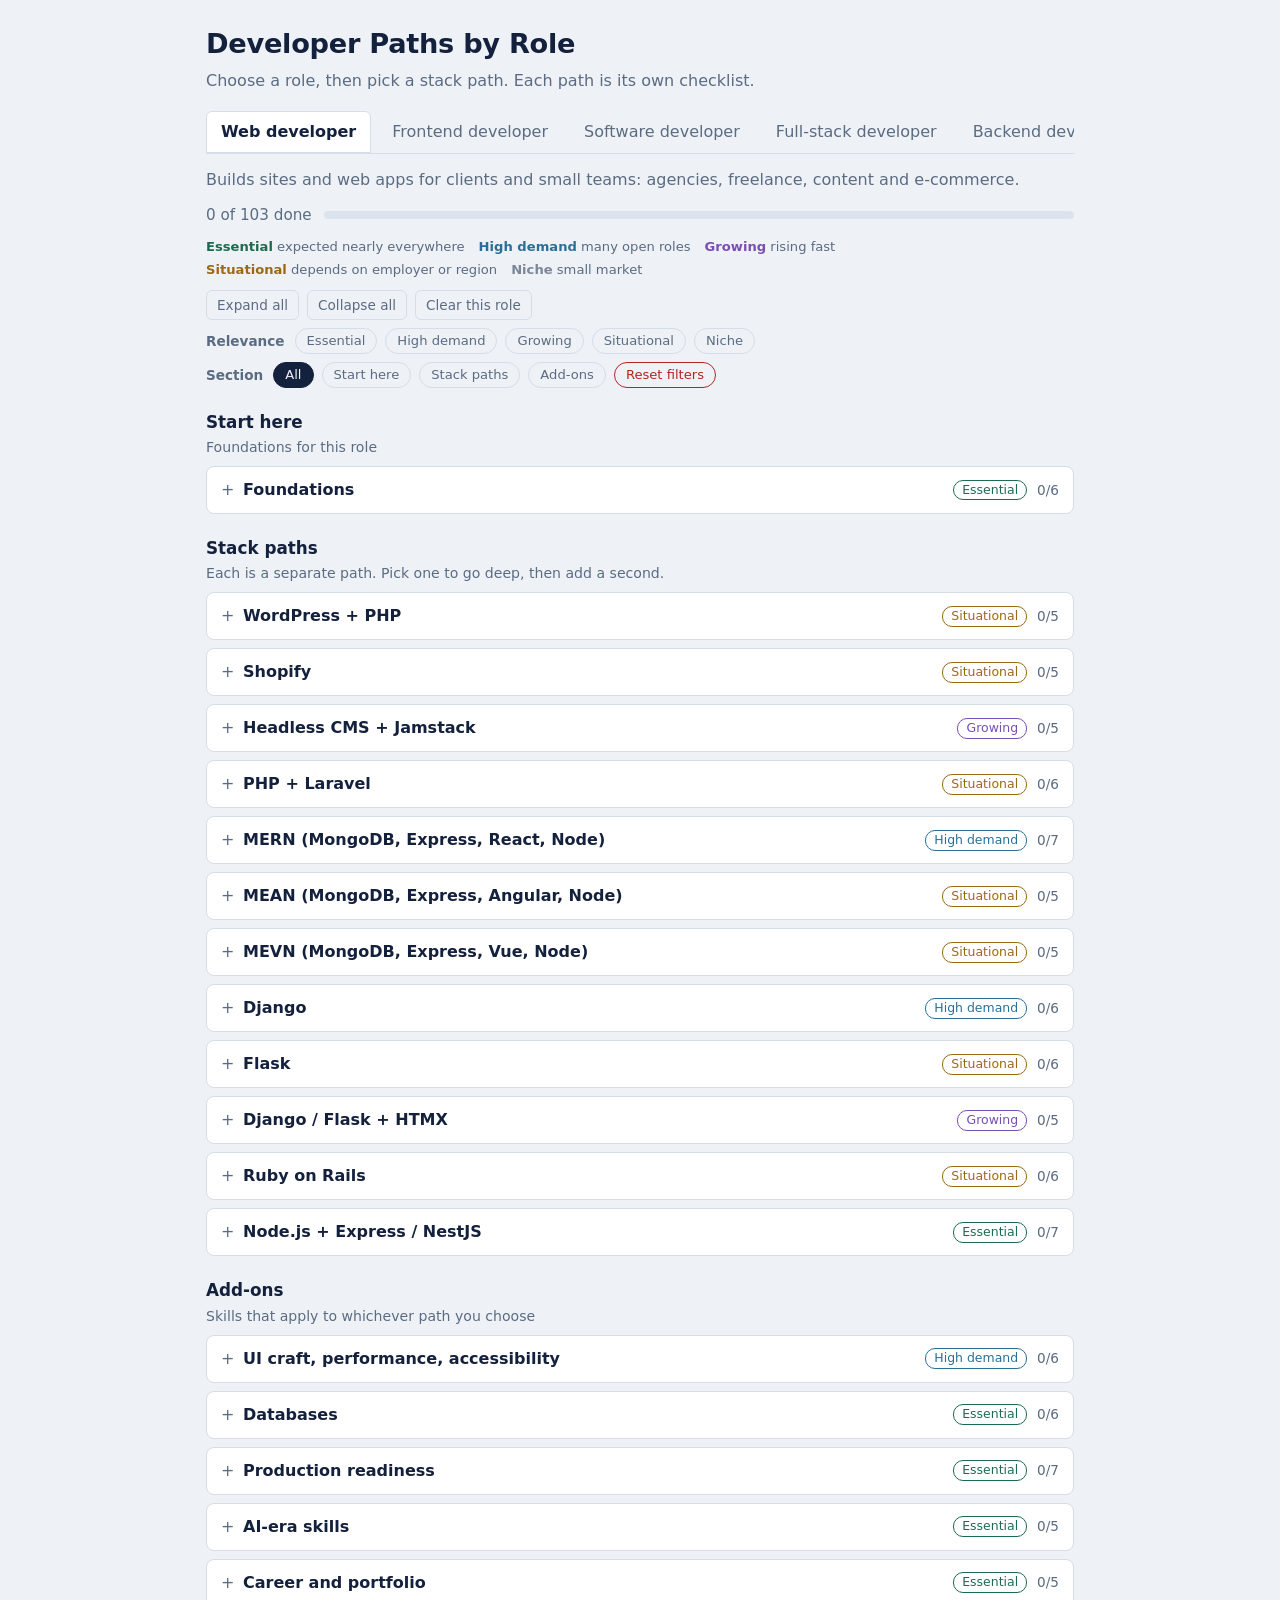
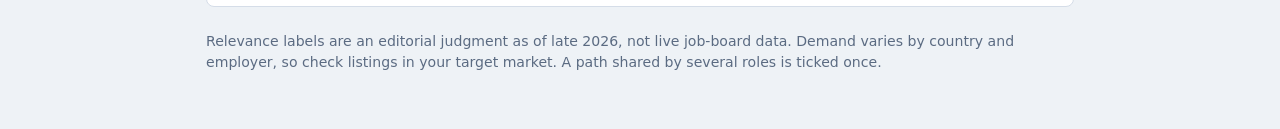
==== index.html @ f50ad060 "Rename stack-roadmaps (1).html to index.html" ====
<!DOCTYPE html>
<html lang="en">
<head>
<meta charset="utf-8">
<meta name="viewport" content="width=device-width, initial-scale=1, viewport-fit=cover">
<title>Developer Paths by Role</title>
<style>
:root{--bg:#eef2f6;--card:#fff;--ink:#14213d;--mute:#5b6b82;--line:#d5dde8;--acc:#2a6f97;--done:#3a7d44;--track:#dbe4ee;--E:#1d6b4f;--H:#2a6f97;--G:#7a4fb5;--S:#9a6a12;--N:#7b8798;--rst:#b3261e;
box-sizing:border-box;padding-top:env(safe-area-inset-top,0px);padding-bottom:env(safe-area-inset-bottom,0px)}
@media (prefers-color-scheme:dark){:root:not([data-theme="light"]){--bg:#0f1722;--card:#17212f;--ink:#e6edf7;--mute:#92a3ba;--line:#2a384b;--acc:#6db3dc;--done:#74c284;--track:#26354a;--E:#6fd0a6;--H:#6db3dc;--G:#b996ec;--S:#e0b24f;--N:#9aa8bb;--rst:#f2928a}}
:root[data-theme="dark"]{--bg:#0f1722;--card:#17212f;--ink:#e6edf7;--mute:#92a3ba;--line:#2a384b;--acc:#6db3dc;--done:#74c284;--track:#26354a;--E:#6fd0a6;--H:#6db3dc;--G:#b996ec;--S:#e0b24f;--N:#9aa8bb;--rst:#f2928a}
*{box-sizing:border-box}
html{scroll-padding-top:env(safe-area-inset-top,0px)}
body{margin:0;background:var(--bg);color:var(--ink);font:16px/1.5 "IBM Plex Sans",system-ui,-apple-system,"Segoe UI",Roboto,sans-serif}
.wrap{max-width:900px;margin:0 auto;padding:24px 16px 56px}
h1{font-size:1.7rem;margin:0 0 4px;letter-spacing:-.01em}
.sub{color:var(--mute);margin:0 0 18px}
nav{display:flex;gap:6px;overflow-x:auto;border-bottom:1px solid var(--line);margin-bottom:14px}
nav button{flex:none;font:inherit;background:none;border:1px solid transparent;border-radius:6px 6px 0 0;padding:8px 14px;color:var(--mute);cursor:pointer}
nav button[aria-selected="true"]{color:var(--ink);background:var(--card);border-color:var(--line);font-weight:600}
button:focus-visible,input:focus-visible,summary:focus-visible{outline:2px solid var(--acc);outline-offset:2px}
.intro{margin:0 0 12px;color:var(--mute)}
.prog{display:flex;align-items:center;gap:12px;margin-bottom:10px;color:var(--mute);font-size:.95rem}
.bar{flex:1;height:8px;background:var(--track);border-radius:4px;overflow:hidden}
.bar i{display:block;height:100%;background:var(--acc);transition:width .25s}
.legend{display:flex;flex-wrap:wrap;gap:4px 14px;font-size:.82rem;color:var(--mute)}
.tools{display:flex;flex-wrap:wrap;gap:8px;margin:10px 0 4px}
.tools button{font:inherit;font-size:.85rem;background:none;border:1px solid var(--line);color:var(--mute);border-radius:6px;padding:4px 10px;cursor:pointer}
.flt{display:flex;flex-wrap:wrap;gap:6px 8px;align-items:center;margin:8px 0}
.flt b{font-weight:600;font-size:.85rem;color:var(--mute);margin-right:2px}
.flt button{font:inherit;font-size:.82rem;background:none;border:1px solid var(--line);color:var(--mute);border-radius:14px;padding:2px 11px;cursor:pointer}
.flt button[aria-pressed="true"]{background:var(--ink);color:var(--bg);border-color:var(--ink)}
#rf,#rf:hover{color:var(--rst);border-color:var(--rst)}
.empty{color:var(--mute);padding:18px 0}
h2{font-size:1.05rem;margin:22px 0 2px}
h2+p{margin:0 0 8px;color:var(--mute);font-size:.88rem}
details{background:var(--card);border:1px solid var(--line);border-radius:8px;margin-bottom:8px}
summary{cursor:pointer;padding:11px 14px;display:flex;gap:10px;align-items:center;list-style:none}
summary::-webkit-details-marker{display:none}
summary::before{content:"+";color:var(--mute);width:12px;flex:none}
details[open] summary::before{content:"\2212"}
.nm{font-weight:600;flex:1}
.cnt{color:var(--mute);font-size:.85rem}
.chip{font-size:.78rem;border:1px solid currentColor;border-radius:10px;padding:0 8px;white-space:nowrap}
.E{color:var(--E)}.H{color:var(--H)}.G{color:var(--G)}.S{color:var(--S)}.N{color:var(--N)}
.why{margin:0;padding:0 14px 6px 36px;color:var(--mute);font-size:.92rem}
.items{padding:0 14px 12px 36px}
label{display:flex;gap:10px;align-items:flex-start;padding:4px 0;cursor:pointer}
input[type=checkbox]{margin-top:4px;width:17px;height:17px;accent-color:var(--done);flex:none}
label:has(input:checked) span{color:var(--mute);text-decoration:line-through}
footer{color:var(--mute);font-size:.88rem;margin-top:24px}
@media print{nav,.tools{display:none}body{background:#fff;color:#000}details{break-inside:avoid}}
</style>
</head>
<body>
<div class="wrap">
  <h1>Developer Paths by Role</h1>
  <p class="sub">Choose a role, then pick a stack path. Each path is its own checklist.</p>
  <nav role="tablist" id="tabs"></nav>
  <p class="intro" id="intro"></p>
  <div class="prog"><span id="ptxt"></span><div class="bar"><i id="pbar"></i></div></div>
  <div class="legend"><span><b class="E">Essential</b> expected nearly everywhere</span><span><b class="H">High demand</b> many open roles</span><span><b class="G">Growing</b> rising fast</span><span><b class="S">Situational</b> depends on employer or region</span><span><b class="N">Niche</b> small market</span></div>
  <div class="tools"><button id="exp">Expand all</button><button id="col">Collapse all</button><button id="clr">Clear this role</button></div>
  <div class="flt" id="fr"><b>Relevance</b><button data-rel="E">Essential</button><button data-rel="H">High demand</button><button data-rel="G">Growing</button><button data-rel="S">Situational</button><button data-rel="N">Niche</button></div>
  <div class="flt" id="fs"><b>Section</b><button data-sec="all">All</button><button data-sec="Start here">Start here</button><button data-sec="Stack paths">Stack paths</button><button data-sec="Add-ons">Add-ons</button><button id="rf">Reset filters</button></div>
  <div id="view"></div>
  <footer>Relevance labels are an editorial judgment as of late 2026, not live job-board data. Demand varies by country and employer, so check listings in your target market. A path shared by several roles is ticked once.</footer>
</div>
<script>
// [id, name, relevance, why, items]
var T=[
["found","Foundations","E","Every path below assumes these.",["Git and GitHub pull-request flow","HTML, CSS and JavaScript: DOM, async, modules","HTTP, REST, cookies, CORS","Terminal, Linux basics, SSH","Debugging and devtools","Reading docs and error messages"]],
["sql","Databases","E","The most reused skill across every backend.",["SQL joins, CTEs, window functions","Schema design, indexes, EXPLAIN","Transactions and migrations","PostgreSQL or MySQL in depth","MongoDB modeling and aggregation","Redis caching"]],
["prod","Production readiness","E","Turns a project into something a company can run.",["Docker and Compose","GitHub Actions CI/CD","Environment config and secrets","OWASP Top 10, CORS, rate limiting","Logging, Sentry, health checks","Deploy to a cloud or PaaS with TLS","Automated tests in the pipeline"]],
["ai","AI-era skills","E","AI tools are part of daily work; reviewing output matters most.",["Coding assistants and agents (Claude Code, Cursor, Copilot)","Review and test generated code","LLM APIs: streaming, tool use, structured output","RAG with embeddings and pgvector","Evals and guardrails"]],
["dsa","DSA and problem solving","H","Still the main filter in many interviews.",["Arrays, hashmaps, two pointers","Trees, graphs, BFS/DFS","Recursion and dynamic programming","Big-O analysis","Regular judge practice (LeetCode, Codeforces)"]],
["sys","System design","H","Needed for senior growth and many interviews.",["Monolith vs microservices","Queues and event-driven design","Caching, CDN, load balancing","Replicas and sharding","Idempotency, retries, consistency","Design docs"]],
["career","Career and portfolio","E","Gets you the interview.",["2-3 deployed projects with READMEs","Open source contributions","Internship or freelance work","Resume, LinkedIn, GitHub profile","Mock interviews"]],
["ui","UI craft, performance, accessibility","H","Teams expect polished, fast, accessible interfaces.",["Tailwind and component libraries (shadcn/ui, Radix)","Responsive design, tokens, dark mode","Core Web Vitals: LCP, CLS, INP","WCAG 2.2 and screen reader testing","Vitest, Testing Library, Playwright","Figma handoff"]],
["react","React + Vite (SPA)","E","Largest frontend ecosystem and job market.",["Hooks, components, composition","React Router and protected routes","TanStack Query for server state","Zustand or Redux Toolkit","React Hook Form with Zod","TypeScript with React","Suspense, error boundaries, lazy loading"]],
["next","Next.js","H","Standard for production React: SSR, SEO, full-stack routes.",["App Router, layouts, routing","SSR, SSG, ISR, caching","Server Components and Server Actions","Route handlers and middleware","Metadata, SEO, image optimization","Deploy on Vercel or self-host"]],
["vue","Vue 3 + Nuxt","S","Strong in agencies and parts of Asia and Europe.",["Composition API and reactivity","Pinia and Vue Router","Nuxt routing and SSR","Vitest and Vue Test Utils","TypeScript in Vue"]],
["ng","Angular","S","Common in enterprise and large organizations.",["Standalone components, dependency injection","RxJS and signals","Router, guards, reactive forms","NgRx or signal store","Angular CLI and testing"]],
["svelte","Svelte 5 + SvelteKit","S","Loved by developers, smaller job market.",["Runes and reactivity","SvelteKit routing and load functions","Forms and actions","Stores and context","Deployment adapters"]],
["astro","Astro","G","Fast content-heavy sites with little JavaScript.",["Islands architecture","Content collections and Markdown/MDX","Using React or Vue components inside Astro","SEO and image optimization","Deploy on Netlify, Vercel or Cloudflare"]],
["node","Node.js + Express / NestJS","E","One language across the stack, huge ecosystem.",["Event loop, streams, async patterns","Express or Fastify routing and middleware","NestJS modules and providers","Validation with Zod, layered structure","Auth middleware, rate limiting","Prisma, Drizzle or TypeORM","Jest or Vitest with Supertest"]],
["fastapi","FastAPI","H","Default for modern Python APIs and AI backends.",["Pydantic v2, routers, dependency injection","Async SQLAlchemy 2.0 and Alembic","JWT and OAuth2 auth, roles","Celery or ARQ with Redis","pytest with TestClient","Uvicorn/Gunicorn, Docker deploy"]],
["flask","Flask","S","Used in existing services, small APIs and ML serving; new projects lean FastAPI.",["App factory and blueprints","Flask-SQLAlchemy and Flask-Migrate","Flask-Login or JWT-Extended","Marshmallow or Pydantic validation","pytest and fixtures","Gunicorn and Docker deploy"]],
["django","Django","H","Batteries included; strong for products, admin tools and content apps.",["Models, ORM, migrations","Views, URLs, templates","Django REST Framework serializers and viewsets","Admin, auth, permissions","Celery, caching, Channels","Per-environment settings and deploy"]],
["java","Core Java","H","The base for Spring, Android and most enterprise backends.",["OOP, collections, generics","Streams, lambdas, records, modern Java","Concurrency: threads, executors, virtual threads","JVM memory model and garbage collection basics","Maven or Gradle","JUnit 5 testing","DSA practiced in Java"]],
["spring","Spring Boot","H","Dominant in enterprise, banking and large service companies.",["REST controllers and validation","Spring Data JPA, Hibernate, Flyway","Spring Security with JWT/OAuth2","Profiles, config, Actuator","JUnit, Mockito, Testcontainers","Docker image and deploy"]],
["spring_micro","Spring microservices","H","Large organizations split systems into services.",["Spring Cloud, API gateway","Messaging with Kafka or RabbitMQ","Resilience4j: retries, circuit breakers","WebClient or OpenFeign service calls","Micrometer and tracing","Kubernetes deployment"]],
["spring_r","Spring Boot + React","H","Common pairing in product and service companies.",["REST API with OpenAPI docs","React with TanStack Query","JWT or OAuth2 login flow","CORS and environment config","PostgreSQL with Flyway","Docker Compose and deploy"]],
["spring_ng","Spring Boot + Angular","H","Typical enterprise and banking stack.",["REST API and DTO design","Angular services, guards, reactive forms","Spring Security with JWT","Role-based access across UI and API","Integration tests and Cypress or Playwright","CI/CD build for both apps"]],
["kotlin","Kotlin (Ktor / Spring)","G","Modern JVM language, also the base for Android.",["Null safety, data classes, extension functions","Coroutines and Flow","Ktor or Spring Boot with Kotlin","Exposed or JPA","Testing with Kotest or JUnit"]],
["dotnet_r",".NET + React / Angular","H","Standard in Microsoft-centric companies.",["ASP.NET Core Web API with Swagger","React or Angular client","Identity and JWT","EF Core with SQL Server or PostgreSQL","Azure App Service and DevOps pipelines"]],
["nest","NestJS + PostgreSQL","H","Structured Node backend popular with larger TypeScript teams.",["Modules, controllers, providers","TypeORM or Prisma with Postgres","Guards, pipes, interceptors","Passport auth and JWT","OpenAPI, queues with BullMQ","Jest unit and e2e tests"]],
["mean","MEAN (MongoDB, Express, Angular, Node)","S","MERN with Angular, mostly in Angular-heavy shops.",["Express and MongoDB API","Angular front end with RxJS","JWT auth with guards","TypeScript across the stack","Deploy and CI"]],
["mevn","MEVN (MongoDB, Express, Vue, Node)","S","MERN with Vue, popular in small teams and agencies.",["Express and MongoDB API","Vue 3 with Pinia","Nuxt for SSR","JWT auth","Deploy and CI"]],
["rails","Ruby on Rails","S","Still used by many startups and established products.",["Ruby basics, Rails conventions","ActiveRecord and migrations","Hotwire: Turbo and Stimulus","Devise authentication","Sidekiq background jobs","RSpec tests and deploy"]],
["htmx","Django / Flask + HTMX","G","Server-rendered apps with little JavaScript.",["Templates, partials, HTMX attributes","Server-side forms and validation","Alpine.js for small interactions","Tailwind styling","Postgres, auth, deploy"]],
["go_r","Go + React","G","Lean services with a typed React client.",["Go REST API with Chi or Gin","PostgreSQL with sqlc","React with TanStack Query","JWT auth and CORS","Docker and deploy"]],
["android","Android (Kotlin + Compose)","S","Native Android development.",["Kotlin and coroutines","Jetpack Compose UI","ViewModel, Room, Retrofit","Dependency injection with Hilt","Play Store release"]],
["ios","iOS (Swift + SwiftUI)","S","Native iOS development.",["Swift fundamentals","SwiftUI layouts and state","Networking and Codable","Core Data or SwiftData","App Store release"]],
["devops","DevOps and cloud engineering","H","High demand for developers who own infrastructure.",["Linux administration and networking","Terraform or Pulumi","Kubernetes and Helm","AWS, GCP or Azure certifications path","CI/CD and GitOps","Prometheus, Grafana, alerting"]],
["aieng","AI application engineering","G","Building products on top of LLMs.",["Python or TypeScript with LLM APIs","RAG with vector databases","Tool use and agents, MCP","Evals and observability","Fine-tuning basics and model selection","Cost, latency, safety"]],
["dotnet","C# + ASP.NET Core","H","Strong in enterprise and Microsoft-centric companies.",["C# and LINQ","ASP.NET Core minimal APIs and controllers","Entity Framework Core","Identity and JWT auth","xUnit tests","Azure deployment"]],
["laravel","PHP + Laravel","S","Large base in agencies and startups.",["Routing, controllers, Blade","Eloquent ORM and migrations","Auth: Breeze or Sanctum","Queues and scheduling","Inertia with Vue or React","Pest or PHPUnit tests"]],
["go","Go","G","Popular for cloud services and high-throughput APIs.",["Syntax, goroutines, channels","net/http with Gin or Chi","Database access with sqlc or GORM","Testing and modules","Build a CLI and a small service"]],
["mern","MERN (MongoDB, Express, React, Node)","H","The most common bootcamp-to-job full-stack path.",["Express API and MongoDB with Mongoose","React front end with routing","JWT auth with refresh tokens","Zod validation and error middleware","TypeScript across the stack","File uploads, email, Socket.IO","Deploy: Vercel plus Render or Railway"]],
["pern","PERN (PostgreSQL, Express, React, Node)","H","MERN with a relational database, closer to what many companies run.",["Express API with PostgreSQL","Prisma or Drizzle with migrations","Joins, indexes, transactions","React front end with TanStack Query","JWT auth and role-based access","Connection pooling, Redis cache","Managed Postgres: Neon, Supabase, RDS"]],
["t3","Next.js full-stack (T3 style)","H","Typed end-to-end stack that is popular with startups.",["App Router with Server Actions","Prisma or Drizzle with Postgres","Auth.js or Clerk","tRPC or typed route handlers","Zod and Tailwind","Deploy: Vercel plus Neon or Supabase"]],
["fapi_r","FastAPI + React","H","Fits teams with Python backends and AI features.",["FastAPI REST API with OpenAPI docs","Typed client generated from OpenAPI","React with TanStack Query","JWT in cookies and CORS setup","Postgres with Alembic","Docker Compose for both services","Deploy front and back separately"]],
["dj_r","Django + React (DRF)","H","Common in product companies and consultancies.",["DRF API with auth and permissions","React SPA consuming the API","Session or JWT auth with CSRF handling","Celery for background work","Postgres and migrations","Docker Compose and deployment"]],
["fl_r","Flask + React","S","Seen in smaller teams and ML-backed apps.",["Flask API with blueprints","React front end and API client","Auth with Flask-JWT-Extended","SQLAlchemy and migrations","CORS and environment config","Deploy with Gunicorn and Nginx"]],
["pycore","Python for software developers","E","Scripting, automation, data and backend work all start here.",["Typing, dataclasses, decorators","asyncio, threading, multiprocessing","pytest and packaging with uv","CLI tools and automation scripts","Design patterns and clean code","Profiling and optimization"]],
["cpp","C / C++","S","Systems, embedded, games and competitive programming.",["Pointers, memory, RAII","STL containers and algorithms","Templates and modern C++","CMake and build systems","Concurrency basics","Debugging with gdb and sanitizers"]],
["rust","Rust","G","Growing in infrastructure and tooling, small hiring pool.",["Ownership and borrowing","Traits, enums, error handling","Axum or Actix web services","Async with Tokio","WebAssembly basics"]],
["mobile","Mobile apps","S","Useful when a team also ships an app.",["React Native with Expo or Flutter","Navigation and state","Calling APIs and offline storage","Push notifications","App store release basics"]],
["wp","WordPress + PHP","S","Powers a large share of sites, strong freelance demand.",["Block themes and child themes","Plugin development and hooks","WooCommerce","ACF and the WP REST API","Performance and security hardening"]],
["shopify","Shopify","S","Steady agency and freelance e-commerce work.",["Liquid theme development","Storefront and Admin APIs","Building Shopify apps","Hydrogen headless storefronts","Checkout extensions"]],
["cms","Headless CMS + Jamstack","G","Content sites with editor-friendly back ends.",["Sanity, Strapi or Contentful modeling","Static sites with Astro or Next.js","Forms, analytics, SEO","Image CDN and edge hosting","Netlify, Vercel or Cloudflare Pages"]]
];
// s = start here, p = stack paths, a = add-ons
var R=[
{id:"web",name:"Web developer",d:"Builds sites and web apps for clients and small teams: agencies, freelance, content and e-commerce.",s:"found",p:"wp shopify cms laravel mern mean mevn django flask htmx rails node",a:"ui sql prod ai career"},
{id:"fe",name:"Frontend developer",d:"Owns the interface: components, performance, accessibility and the browser.",s:"found ui",p:"react next vue ng svelte astro",a:"prod ai dsa career"},
{id:"sw",name:"Software developer",d:"Broader engineering role: languages, services, data structures, design and operations.",s:"found dsa sql",p:"pycore java spring spring_micro kotlin dotnet go cpp rust android ios mobile fastapi node aieng",a:"sys prod devops ai career"},
{id:"fs",name:"Full-stack developer",d:"Ships features end to end: UI, API, database and deployment. Pick one stack and go deep.",s:"found ui sql",p:"mern pern mean mevn t3 fapi_r dj_r fl_r spring_r spring_ng dotnet_r go_r htmx laravel rails",a:"prod sys ai dsa career"},
{id:"be",name:"Backend developer",d:"Builds APIs, data layers and background systems that the rest of the product depends on.",s:"found sql",p:"node nest fastapi flask django java spring spring_micro kotlin dotnet laravel rails go",a:"prod devops sys ai dsa career"}
];
var M={},KEY="dev-paths-v1",done={},cur=R[0].id,opened={};
T.forEach(function(t){M[t[0]]=t});
try{done=JSON.parse(localStorage.getItem(KEY)||"{}")||{}}catch(e){done={}}
function save(){try{localStorage.setItem(KEY,JSON.stringify(done))}catch(e){}}
try{var h=location.hash.slice(1);if(R.some(function(r){return r.id===h}))cur=h}catch(e){}
var LB={E:"Essential",H:"High demand",G:"Growing",S:"Situational",N:"Niche"};
function role(){return R.filter(function(r){return r.id===cur})[0]}
function groups(r){return[["Start here","Foundations for this role",r.s.split(" ")],["Stack paths","Each is a separate path. Pick one to go deep, then add a second.",r.p.split(" ")],["Add-ons","Skills that apply to whichever path you choose",r.a.split(" ")]]}
function cnt(id){var d=0;M[id][4].forEach(function(_,i){if(done[id+"."+i])d++});return[d,M[id][4].length]}
function el(tag,cls,txt){var e=document.createElement(tag);if(cls)e.className=cls;if(txt!=null)e.textContent=txt;return e}
function eachId(fn){groups(role()).forEach(function(g){g[2].forEach(fn)})}
function render(){
  var tabs=document.getElementById("tabs");tabs.innerHTML="";syncF();
  R.forEach(function(r){var b=el("button",null,r.name);b.setAttribute("role","tab");b.setAttribute("aria-selected",r.id===cur);
    b.onclick=function(){cur=r.id;try{history.replaceState(null,"","#"+cur)}catch(e){}render()};tabs.appendChild(b)});
  var r=role(),td=0,tt=0,v=document.getElementById("view");
  document.getElementById("intro").textContent=r.d;
  eachId(function(id){var c=cnt(id);td+=c[0];tt+=c[1]});
  document.getElementById("ptxt").textContent=td+" of "+tt+" done";
  document.getElementById("pbar").style.width=(tt?td/tt*100:0)+"%";
  v.innerHTML="";
  var shown=0,anyRel=Object.keys(relF).length>0;
  groups(r).forEach(function(g){
    if(secF!=="all"&&secF!==g[0])return;
    var list=g[2].filter(function(id){return !anyRel||relF[M[id][2]]});
    if(!list.length)return;
    shown+=list.length;
    v.appendChild(el("h2",null,g[0]));v.appendChild(el("p",null,g[1]));
    list.forEach(function(id){
      var t=M[id],c=cnt(id),d=el("details");
      if(opened[id])d.open=true;
      d.addEventListener("toggle",function(){opened[id]=d.open});
      var s=el("summary");s.appendChild(el("span","nm",t[1]));
      s.appendChild(el("span","chip "+t[2],LB[t[2]]));s.appendChild(el("span","cnt",c[0]+"/"+c[1]));
      d.appendChild(s);d.appendChild(el("p","why",t[3]));
      var box=el("div","items");
      t[4].forEach(function(txt,i){
        var k=id+"."+i,l=el("label"),cb=el("input");cb.type="checkbox";cb.checked=!!done[k];
        cb.onchange=function(){if(cb.checked)done[k]=1;else delete done[k];save();var y=window.scrollY;render();window.scrollTo(0,y)};
        l.appendChild(cb);l.appendChild(el("span",null,txt));box.appendChild(l)});
      d.appendChild(box);v.appendChild(d);
    });
  });
  if(!shown)v.appendChild(el("p","empty","No paths match these filters for this role. Reset the filters or choose another section."));
}
var relF={},secF="all";
function syncF(){
  document.querySelectorAll("[data-rel]").forEach(function(b){b.setAttribute("aria-pressed",!!relF[b.dataset.rel])});
  document.querySelectorAll("[data-sec]").forEach(function(b){b.setAttribute("aria-pressed",b.dataset.sec===secF)});
}
document.querySelectorAll("[data-rel]").forEach(function(b){b.onclick=function(){var k=b.dataset.rel;if(relF[k])delete relF[k];else relF[k]=1;render()}});
document.querySelectorAll("[data-sec]").forEach(function(b){b.onclick=function(){secF=b.dataset.sec;render()}});
document.getElementById("rf").onclick=function(){relF={};secF="all";render()};
document.getElementById("exp").onclick=function(){eachId(function(i){opened[i]=true});render()};
document.getElementById("col").onclick=function(){opened={};render()};
document.getElementById("clr").onclick=function(){eachId(function(id){M[id][4].forEach(function(_,i){delete done[id+"."+i]})});save();render()};
render();
</script>
</body>
</html>
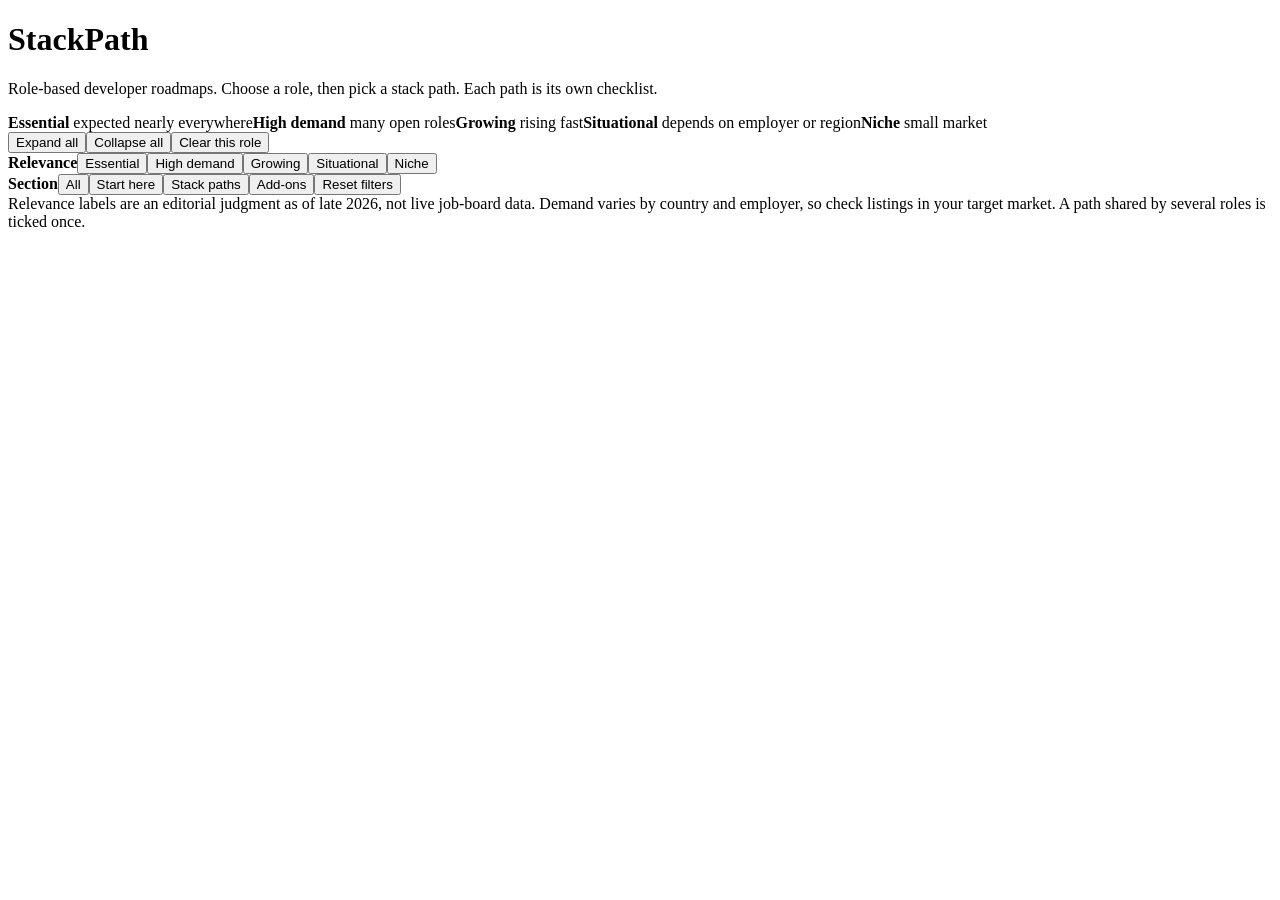
==== commit 5ccdaf4a: "Add files via upload" ====
--- a/index.html
+++ b/index.html
@@ -3,59 +3,14 @@
 <head>
 <meta charset="utf-8">
 <meta name="viewport" content="width=device-width, initial-scale=1, viewport-fit=cover">
-<title>Developer Paths by Role</title>
-<style>
-:root{--bg:#eef2f6;--card:#fff;--ink:#14213d;--mute:#5b6b82;--line:#d5dde8;--acc:#2a6f97;--done:#3a7d44;--track:#dbe4ee;--E:#1d6b4f;--H:#2a6f97;--G:#7a4fb5;--S:#9a6a12;--N:#7b8798;--rst:#b3261e;
-box-sizing:border-box;padding-top:env(safe-area-inset-top,0px);padding-bottom:env(safe-area-inset-bottom,0px)}
-@media (prefers-color-scheme:dark){:root:not([data-theme="light"]){--bg:#0f1722;--card:#17212f;--ink:#e6edf7;--mute:#92a3ba;--line:#2a384b;--acc:#6db3dc;--done:#74c284;--track:#26354a;--E:#6fd0a6;--H:#6db3dc;--G:#b996ec;--S:#e0b24f;--N:#9aa8bb;--rst:#f2928a}}
-:root[data-theme="dark"]{--bg:#0f1722;--card:#17212f;--ink:#e6edf7;--mute:#92a3ba;--line:#2a384b;--acc:#6db3dc;--done:#74c284;--track:#26354a;--E:#6fd0a6;--H:#6db3dc;--G:#b996ec;--S:#e0b24f;--N:#9aa8bb;--rst:#f2928a}
-*{box-sizing:border-box}
-html{scroll-padding-top:env(safe-area-inset-top,0px)}
-body{margin:0;background:var(--bg);color:var(--ink);font:16px/1.5 "IBM Plex Sans",system-ui,-apple-system,"Segoe UI",Roboto,sans-serif}
-.wrap{max-width:900px;margin:0 auto;padding:24px 16px 56px}
-h1{font-size:1.7rem;margin:0 0 4px;letter-spacing:-.01em}
-.sub{color:var(--mute);margin:0 0 18px}
-nav{display:flex;gap:6px;overflow-x:auto;border-bottom:1px solid var(--line);margin-bottom:14px}
-nav button{flex:none;font:inherit;background:none;border:1px solid transparent;border-radius:6px 6px 0 0;padding:8px 14px;color:var(--mute);cursor:pointer}
-nav button[aria-selected="true"]{color:var(--ink);background:var(--card);border-color:var(--line);font-weight:600}
-button:focus-visible,input:focus-visible,summary:focus-visible{outline:2px solid var(--acc);outline-offset:2px}
-.intro{margin:0 0 12px;color:var(--mute)}
-.prog{display:flex;align-items:center;gap:12px;margin-bottom:10px;color:var(--mute);font-size:.95rem}
-.bar{flex:1;height:8px;background:var(--track);border-radius:4px;overflow:hidden}
-.bar i{display:block;height:100%;background:var(--acc);transition:width .25s}
-.legend{display:flex;flex-wrap:wrap;gap:4px 14px;font-size:.82rem;color:var(--mute)}
-.tools{display:flex;flex-wrap:wrap;gap:8px;margin:10px 0 4px}
-.tools button{font:inherit;font-size:.85rem;background:none;border:1px solid var(--line);color:var(--mute);border-radius:6px;padding:4px 10px;cursor:pointer}
-.flt{display:flex;flex-wrap:wrap;gap:6px 8px;align-items:center;margin:8px 0}
-.flt b{font-weight:600;font-size:.85rem;color:var(--mute);margin-right:2px}
-.flt button{font:inherit;font-size:.82rem;background:none;border:1px solid var(--line);color:var(--mute);border-radius:14px;padding:2px 11px;cursor:pointer}
-.flt button[aria-pressed="true"]{background:var(--ink);color:var(--bg);border-color:var(--ink)}
-#rf,#rf:hover{color:var(--rst);border-color:var(--rst)}
-.empty{color:var(--mute);padding:18px 0}
-h2{font-size:1.05rem;margin:22px 0 2px}
-h2+p{margin:0 0 8px;color:var(--mute);font-size:.88rem}
-details{background:var(--card);border:1px solid var(--line);border-radius:8px;margin-bottom:8px}
-summary{cursor:pointer;padding:11px 14px;display:flex;gap:10px;align-items:center;list-style:none}
-summary::-webkit-details-marker{display:none}
-summary::before{content:"+";color:var(--mute);width:12px;flex:none}
-details[open] summary::before{content:"\2212"}
-.nm{font-weight:600;flex:1}
-.cnt{color:var(--mute);font-size:.85rem}
-.chip{font-size:.78rem;border:1px solid currentColor;border-radius:10px;padding:0 8px;white-space:nowrap}
-.E{color:var(--E)}.H{color:var(--H)}.G{color:var(--G)}.S{color:var(--S)}.N{color:var(--N)}
-.why{margin:0;padding:0 14px 6px 36px;color:var(--mute);font-size:.92rem}
-.items{padding:0 14px 12px 36px}
-label{display:flex;gap:10px;align-items:flex-start;padding:4px 0;cursor:pointer}
-input[type=checkbox]{margin-top:4px;width:17px;height:17px;accent-color:var(--done);flex:none}
-label:has(input:checked) span{color:var(--mute);text-decoration:line-through}
-footer{color:var(--mute);font-size:.88rem;margin-top:24px}
-@media print{nav,.tools{display:none}body{background:#fff;color:#000}details{break-inside:avoid}}
-</style>
+<meta name="description" content="StackPath: role-based developer roadmaps with relevance tags for web, frontend, backend, full-stack and software developers.">
+<title>StackPath: Developer Roadmaps by Role</title>
+<link rel="stylesheet" href="styles.css">
 </head>
 <body>
 <div class="wrap">
-  <h1>Developer Paths by Role</h1>
-  <p class="sub">Choose a role, then pick a stack path. Each path is its own checklist.</p>
+  <h1>StackPath</h1>
+  <p class="sub">Role-based developer roadmaps. Choose a role, then pick a stack path. Each path is its own checklist.</p>
   <nav role="tablist" id="tabs"></nav>
   <p class="intro" id="intro"></p>
   <div class="prog"><span id="ptxt"></span><div class="bar"><i id="pbar"></i></div></div>
@@ -66,126 +21,6 @@
   <div id="view"></div>
   <footer>Relevance labels are an editorial judgment as of late 2026, not live job-board data. Demand varies by country and employer, so check listings in your target market. A path shared by several roles is ticked once.</footer>
 </div>
-<script>
-// [id, name, relevance, why, items]
-var T=[
-["found","Foundations","E","Every path below assumes these.",["Git and GitHub pull-request flow","HTML, CSS and JavaScript: DOM, async, modules","HTTP, REST, cookies, CORS","Terminal, Linux basics, SSH","Debugging and devtools","Reading docs and error messages"]],
-["sql","Databases","E","The most reused skill across every backend.",["SQL joins, CTEs, window functions","Schema design, indexes, EXPLAIN","Transactions and migrations","PostgreSQL or MySQL in depth","MongoDB modeling and aggregation","Redis caching"]],
-["prod","Production readiness","E","Turns a project into something a company can run.",["Docker and Compose","GitHub Actions CI/CD","Environment config and secrets","OWASP Top 10, CORS, rate limiting","Logging, Sentry, health checks","Deploy to a cloud or PaaS with TLS","Automated tests in the pipeline"]],
-["ai","AI-era skills","E","AI tools are part of daily work; reviewing output matters most.",["Coding assistants and agents (Claude Code, Cursor, Copilot)","Review and test generated code","LLM APIs: streaming, tool use, structured output","RAG with embeddings and pgvector","Evals and guardrails"]],
-["dsa","DSA and problem solving","H","Still the main filter in many interviews.",["Arrays, hashmaps, two pointers","Trees, graphs, BFS/DFS","Recursion and dynamic programming","Big-O analysis","Regular judge practice (LeetCode, Codeforces)"]],
-["sys","System design","H","Needed for senior growth and many interviews.",["Monolith vs microservices","Queues and event-driven design","Caching, CDN, load balancing","Replicas and sharding","Idempotency, retries, consistency","Design docs"]],
-["career","Career and portfolio","E","Gets you the interview.",["2-3 deployed projects with READMEs","Open source contributions","Internship or freelance work","Resume, LinkedIn, GitHub profile","Mock interviews"]],
-["ui","UI craft, performance, accessibility","H","Teams expect polished, fast, accessible interfaces.",["Tailwind and component libraries (shadcn/ui, Radix)","Responsive design, tokens, dark mode","Core Web Vitals: LCP, CLS, INP","WCAG 2.2 and screen reader testing","Vitest, Testing Library, Playwright","Figma handoff"]],
-["react","React + Vite (SPA)","E","Largest frontend ecosystem and job market.",["Hooks, components, composition","React Router and protected routes","TanStack Query for server state","Zustand or Redux Toolkit","React Hook Form with Zod","TypeScript with React","Suspense, error boundaries, lazy loading"]],
-["next","Next.js","H","Standard for production React: SSR, SEO, full-stack routes.",["App Router, layouts, routing","SSR, SSG, ISR, caching","Server Components and Server Actions","Route handlers and middleware","Metadata, SEO, image optimization","Deploy on Vercel or self-host"]],
-["vue","Vue 3 + Nuxt","S","Strong in agencies and parts of Asia and Europe.",["Composition API and reactivity","Pinia and Vue Router","Nuxt routing and SSR","Vitest and Vue Test Utils","TypeScript in Vue"]],
-["ng","Angular","S","Common in enterprise and large organizations.",["Standalone components, dependency injection","RxJS and signals","Router, guards, reactive forms","NgRx or signal store","Angular CLI and testing"]],
-["svelte","Svelte 5 + SvelteKit","S","Loved by developers, smaller job market.",["Runes and reactivity","SvelteKit routing and load functions","Forms and actions","Stores and context","Deployment adapters"]],
-["astro","Astro","G","Fast content-heavy sites with little JavaScript.",["Islands architecture","Content collections and Markdown/MDX","Using React or Vue components inside Astro","SEO and image optimization","Deploy on Netlify, Vercel or Cloudflare"]],
-["node","Node.js + Express / NestJS","E","One language across the stack, huge ecosystem.",["Event loop, streams, async patterns","Express or Fastify routing and middleware","NestJS modules and providers","Validation with Zod, layered structure","Auth middleware, rate limiting","Prisma, Drizzle or TypeORM","Jest or Vitest with Supertest"]],
-["fastapi","FastAPI","H","Default for modern Python APIs and AI backends.",["Pydantic v2, routers, dependency injection","Async SQLAlchemy 2.0 and Alembic","JWT and OAuth2 auth, roles","Celery or ARQ with Redis","pytest with TestClient","Uvicorn/Gunicorn, Docker deploy"]],
-["flask","Flask","S","Used in existing services, small APIs and ML serving; new projects lean FastAPI.",["App factory and blueprints","Flask-SQLAlchemy and Flask-Migrate","Flask-Login or JWT-Extended","Marshmallow or Pydantic validation","pytest and fixtures","Gunicorn and Docker deploy"]],
-["django","Django","H","Batteries included; strong for products, admin tools and content apps.",["Models, ORM, migrations","Views, URLs, templates","Django REST Framework serializers and viewsets","Admin, auth, permissions","Celery, caching, Channels","Per-environment settings and deploy"]],
-["java","Core Java","H","The base for Spring, Android and most enterprise backends.",["OOP, collections, generics","Streams, lambdas, records, modern Java","Concurrency: threads, executors, virtual threads","JVM memory model and garbage collection basics","Maven or Gradle","JUnit 5 testing","DSA practiced in Java"]],
-["spring","Spring Boot","H","Dominant in enterprise, banking and large service companies.",["REST controllers and validation","Spring Data JPA, Hibernate, Flyway","Spring Security with JWT/OAuth2","Profiles, config, Actuator","JUnit, Mockito, Testcontainers","Docker image and deploy"]],
-["spring_micro","Spring microservices","H","Large organizations split systems into services.",["Spring Cloud, API gateway","Messaging with Kafka or RabbitMQ","Resilience4j: retries, circuit breakers","WebClient or OpenFeign service calls","Micrometer and tracing","Kubernetes deployment"]],
-["spring_r","Spring Boot + React","H","Common pairing in product and service companies.",["REST API with OpenAPI docs","React with TanStack Query","JWT or OAuth2 login flow","CORS and environment config","PostgreSQL with Flyway","Docker Compose and deploy"]],
-["spring_ng","Spring Boot + Angular","H","Typical enterprise and banking stack.",["REST API and DTO design","Angular services, guards, reactive forms","Spring Security with JWT","Role-based access across UI and API","Integration tests and Cypress or Playwright","CI/CD build for both apps"]],
-["kotlin","Kotlin (Ktor / Spring)","G","Modern JVM language, also the base for Android.",["Null safety, data classes, extension functions","Coroutines and Flow","Ktor or Spring Boot with Kotlin","Exposed or JPA","Testing with Kotest or JUnit"]],
-["dotnet_r",".NET + React / Angular","H","Standard in Microsoft-centric companies.",["ASP.NET Core Web API with Swagger","React or Angular client","Identity and JWT","EF Core with SQL Server or PostgreSQL","Azure App Service and DevOps pipelines"]],
-["nest","NestJS + PostgreSQL","H","Structured Node backend popular with larger TypeScript teams.",["Modules, controllers, providers","TypeORM or Prisma with Postgres","Guards, pipes, interceptors","Passport auth and JWT","OpenAPI, queues with BullMQ","Jest unit and e2e tests"]],
-["mean","MEAN (MongoDB, Express, Angular, Node)","S","MERN with Angular, mostly in Angular-heavy shops.",["Express and MongoDB API","Angular front end with RxJS","JWT auth with guards","TypeScript across the stack","Deploy and CI"]],
-["mevn","MEVN (MongoDB, Express, Vue, Node)","S","MERN with Vue, popular in small teams and agencies.",["Express and MongoDB API","Vue 3 with Pinia","Nuxt for SSR","JWT auth","Deploy and CI"]],
-["rails","Ruby on Rails","S","Still used by many startups and established products.",["Ruby basics, Rails conventions","ActiveRecord and migrations","Hotwire: Turbo and Stimulus","Devise authentication","Sidekiq background jobs","RSpec tests and deploy"]],
-["htmx","Django / Flask + HTMX","G","Server-rendered apps with little JavaScript.",["Templates, partials, HTMX attributes","Server-side forms and validation","Alpine.js for small interactions","Tailwind styling","Postgres, auth, deploy"]],
-["go_r","Go + React","G","Lean services with a typed React client.",["Go REST API with Chi or Gin","PostgreSQL with sqlc","React with TanStack Query","JWT auth and CORS","Docker and deploy"]],
-["android","Android (Kotlin + Compose)","S","Native Android development.",["Kotlin and coroutines","Jetpack Compose UI","ViewModel, Room, Retrofit","Dependency injection with Hilt","Play Store release"]],
-["ios","iOS (Swift + SwiftUI)","S","Native iOS development.",["Swift fundamentals","SwiftUI layouts and state","Networking and Codable","Core Data or SwiftData","App Store release"]],
-["devops","DevOps and cloud engineering","H","High demand for developers who own infrastructure.",["Linux administration and networking","Terraform or Pulumi","Kubernetes and Helm","AWS, GCP or Azure certifications path","CI/CD and GitOps","Prometheus, Grafana, alerting"]],
-["aieng","AI application engineering","G","Building products on top of LLMs.",["Python or TypeScript with LLM APIs","RAG with vector databases","Tool use and agents, MCP","Evals and observability","Fine-tuning basics and model selection","Cost, latency, safety"]],
-["dotnet","C# + ASP.NET Core","H","Strong in enterprise and Microsoft-centric companies.",["C# and LINQ","ASP.NET Core minimal APIs and controllers","Entity Framework Core","Identity and JWT auth","xUnit tests","Azure deployment"]],
-["laravel","PHP + Laravel","S","Large base in agencies and startups.",["Routing, controllers, Blade","Eloquent ORM and migrations","Auth: Breeze or Sanctum","Queues and scheduling","Inertia with Vue or React","Pest or PHPUnit tests"]],
-["go","Go","G","Popular for cloud services and high-throughput APIs.",["Syntax, goroutines, channels","net/http with Gin or Chi","Database access with sqlc or GORM","Testing and modules","Build a CLI and a small service"]],
-["mern","MERN (MongoDB, Express, React, Node)","H","The most common bootcamp-to-job full-stack path.",["Express API and MongoDB with Mongoose","React front end with routing","JWT auth with refresh tokens","Zod validation and error middleware","TypeScript across the stack","File uploads, email, Socket.IO","Deploy: Vercel plus Render or Railway"]],
-["pern","PERN (PostgreSQL, Express, React, Node)","H","MERN with a relational database, closer to what many companies run.",["Express API with PostgreSQL","Prisma or Drizzle with migrations","Joins, indexes, transactions","React front end with TanStack Query","JWT auth and role-based access","Connection pooling, Redis cache","Managed Postgres: Neon, Supabase, RDS"]],
-["t3","Next.js full-stack (T3 style)","H","Typed end-to-end stack that is popular with startups.",["App Router with Server Actions","Prisma or Drizzle with Postgres","Auth.js or Clerk","tRPC or typed route handlers","Zod and Tailwind","Deploy: Vercel plus Neon or Supabase"]],
-["fapi_r","FastAPI + React","H","Fits teams with Python backends and AI features.",["FastAPI REST API with OpenAPI docs","Typed client generated from OpenAPI","React with TanStack Query","JWT in cookies and CORS setup","Postgres with Alembic","Docker Compose for both services","Deploy front and back separately"]],
-["dj_r","Django + React (DRF)","H","Common in product companies and consultancies.",["DRF API with auth and permissions","React SPA consuming the API","Session or JWT auth with CSRF handling","Celery for background work","Postgres and migrations","Docker Compose and deployment"]],
-["fl_r","Flask + React","S","Seen in smaller teams and ML-backed apps.",["Flask API with blueprints","React front end and API client","Auth with Flask-JWT-Extended","SQLAlchemy and migrations","CORS and environment config","Deploy with Gunicorn and Nginx"]],
-["pycore","Python for software developers","E","Scripting, automation, data and backend work all start here.",["Typing, dataclasses, decorators","asyncio, threading, multiprocessing","pytest and packaging with uv","CLI tools and automation scripts","Design patterns and clean code","Profiling and optimization"]],
-["cpp","C / C++","S","Systems, embedded, games and competitive programming.",["Pointers, memory, RAII","STL containers and algorithms","Templates and modern C++","CMake and build systems","Concurrency basics","Debugging with gdb and sanitizers"]],
-["rust","Rust","G","Growing in infrastructure and tooling, small hiring pool.",["Ownership and borrowing","Traits, enums, error handling","Axum or Actix web services","Async with Tokio","WebAssembly basics"]],
-["mobile","Mobile apps","S","Useful when a team also ships an app.",["React Native with Expo or Flutter","Navigation and state","Calling APIs and offline storage","Push notifications","App store release basics"]],
-["wp","WordPress + PHP","S","Powers a large share of sites, strong freelance demand.",["Block themes and child themes","Plugin development and hooks","WooCommerce","ACF and the WP REST API","Performance and security hardening"]],
-["shopify","Shopify","S","Steady agency and freelance e-commerce work.",["Liquid theme development","Storefront and Admin APIs","Building Shopify apps","Hydrogen headless storefronts","Checkout extensions"]],
-["cms","Headless CMS + Jamstack","G","Content sites with editor-friendly back ends.",["Sanity, Strapi or Contentful modeling","Static sites with Astro or Next.js","Forms, analytics, SEO","Image CDN and edge hosting","Netlify, Vercel or Cloudflare Pages"]]
-];
-// s = start here, p = stack paths, a = add-ons
-var R=[
-{id:"web",name:"Web developer",d:"Builds sites and web apps for clients and small teams: agencies, freelance, content and e-commerce.",s:"found",p:"wp shopify cms laravel mern mean mevn django flask htmx rails node",a:"ui sql prod ai career"},
-{id:"fe",name:"Frontend developer",d:"Owns the interface: components, performance, accessibility and the browser.",s:"found ui",p:"react next vue ng svelte astro",a:"prod ai dsa career"},
-{id:"sw",name:"Software developer",d:"Broader engineering role: languages, services, data structures, design and operations.",s:"found dsa sql",p:"pycore java spring spring_micro kotlin dotnet go cpp rust android ios mobile fastapi node aieng",a:"sys prod devops ai career"},
-{id:"fs",name:"Full-stack developer",d:"Ships features end to end: UI, API, database and deployment. Pick one stack and go deep.",s:"found ui sql",p:"mern pern mean mevn t3 fapi_r dj_r fl_r spring_r spring_ng dotnet_r go_r htmx laravel rails",a:"prod sys ai dsa career"},
-{id:"be",name:"Backend developer",d:"Builds APIs, data layers and background systems that the rest of the product depends on.",s:"found sql",p:"node nest fastapi flask django java spring spring_micro kotlin dotnet laravel rails go",a:"prod devops sys ai dsa career"}
-];
-var M={},KEY="dev-paths-v1",done={},cur=R[0].id,opened={};
-T.forEach(function(t){M[t[0]]=t});
-try{done=JSON.parse(localStorage.getItem(KEY)||"{}")||{}}catch(e){done={}}
-function save(){try{localStorage.setItem(KEY,JSON.stringify(done))}catch(e){}}
-try{var h=location.hash.slice(1);if(R.some(function(r){return r.id===h}))cur=h}catch(e){}
-var LB={E:"Essential",H:"High demand",G:"Growing",S:"Situational",N:"Niche"};
-function role(){return R.filter(function(r){return r.id===cur})[0]}
-function groups(r){return[["Start here","Foundations for this role",r.s.split(" ")],["Stack paths","Each is a separate path. Pick one to go deep, then add a second.",r.p.split(" ")],["Add-ons","Skills that apply to whichever path you choose",r.a.split(" ")]]}
-function cnt(id){var d=0;M[id][4].forEach(function(_,i){if(done[id+"."+i])d++});return[d,M[id][4].length]}
-function el(tag,cls,txt){var e=document.createElement(tag);if(cls)e.className=cls;if(txt!=null)e.textContent=txt;return e}
-function eachId(fn){groups(role()).forEach(function(g){g[2].forEach(fn)})}
-function render(){
-  var tabs=document.getElementById("tabs");tabs.innerHTML="";syncF();
-  R.forEach(function(r){var b=el("button",null,r.name);b.setAttribute("role","tab");b.setAttribute("aria-selected",r.id===cur);
-    b.onclick=function(){cur=r.id;try{history.replaceState(null,"","#"+cur)}catch(e){}render()};tabs.appendChild(b)});
-  var r=role(),td=0,tt=0,v=document.getElementById("view");
-  document.getElementById("intro").textContent=r.d;
-  eachId(function(id){var c=cnt(id);td+=c[0];tt+=c[1]});
-  document.getElementById("ptxt").textContent=td+" of "+tt+" done";
-  document.getElementById("pbar").style.width=(tt?td/tt*100:0)+"%";
-  v.innerHTML="";
-  var shown=0,anyRel=Object.keys(relF).length>0;
-  groups(r).forEach(function(g){
-    if(secF!=="all"&&secF!==g[0])return;
-    var list=g[2].filter(function(id){return !anyRel||relF[M[id][2]]});
-    if(!list.length)return;
-    shown+=list.length;
-    v.appendChild(el("h2",null,g[0]));v.appendChild(el("p",null,g[1]));
-    list.forEach(function(id){
-      var t=M[id],c=cnt(id),d=el("details");
-      if(opened[id])d.open=true;
-      d.addEventListener("toggle",function(){opened[id]=d.open});
-      var s=el("summary");s.appendChild(el("span","nm",t[1]));
-      s.appendChild(el("span","chip "+t[2],LB[t[2]]));s.appendChild(el("span","cnt",c[0]+"/"+c[1]));
-      d.appendChild(s);d.appendChild(el("p","why",t[3]));
-      var box=el("div","items");
-      t[4].forEach(function(txt,i){
-        var k=id+"."+i,l=el("label"),cb=el("input");cb.type="checkbox";cb.checked=!!done[k];
-        cb.onchange=function(){if(cb.checked)done[k]=1;else delete done[k];save();var y=window.scrollY;render();window.scrollTo(0,y)};
-        l.appendChild(cb);l.appendChild(el("span",null,txt));box.appendChild(l)});
-      d.appendChild(box);v.appendChild(d);
-    });
-  });
-  if(!shown)v.appendChild(el("p","empty","No paths match these filters for this role. Reset the filters or choose another section."));
-}
-var relF={},secF="all";
-function syncF(){
-  document.querySelectorAll("[data-rel]").forEach(function(b){b.setAttribute("aria-pressed",!!relF[b.dataset.rel])});
-  document.querySelectorAll("[data-sec]").forEach(function(b){b.setAttribute("aria-pressed",b.dataset.sec===secF)});
-}
-document.querySelectorAll("[data-rel]").forEach(function(b){b.onclick=function(){var k=b.dataset.rel;if(relF[k])delete relF[k];else relF[k]=1;render()}});
-document.querySelectorAll("[data-sec]").forEach(function(b){b.onclick=function(){secF=b.dataset.sec;render()}});
-document.getElementById("rf").onclick=function(){relF={};secF="all";render()};
-document.getElementById("exp").onclick=function(){eachId(function(i){opened[i]=true});render()};
-document.getElementById("col").onclick=function(){opened={};render()};
-document.getElementById("clr").onclick=function(){eachId(function(id){M[id][4].forEach(function(_,i){delete done[id+"."+i]})});save();render()};
-render();
-</script>
+<script src="app.js"></script>
 </body>
 </html>
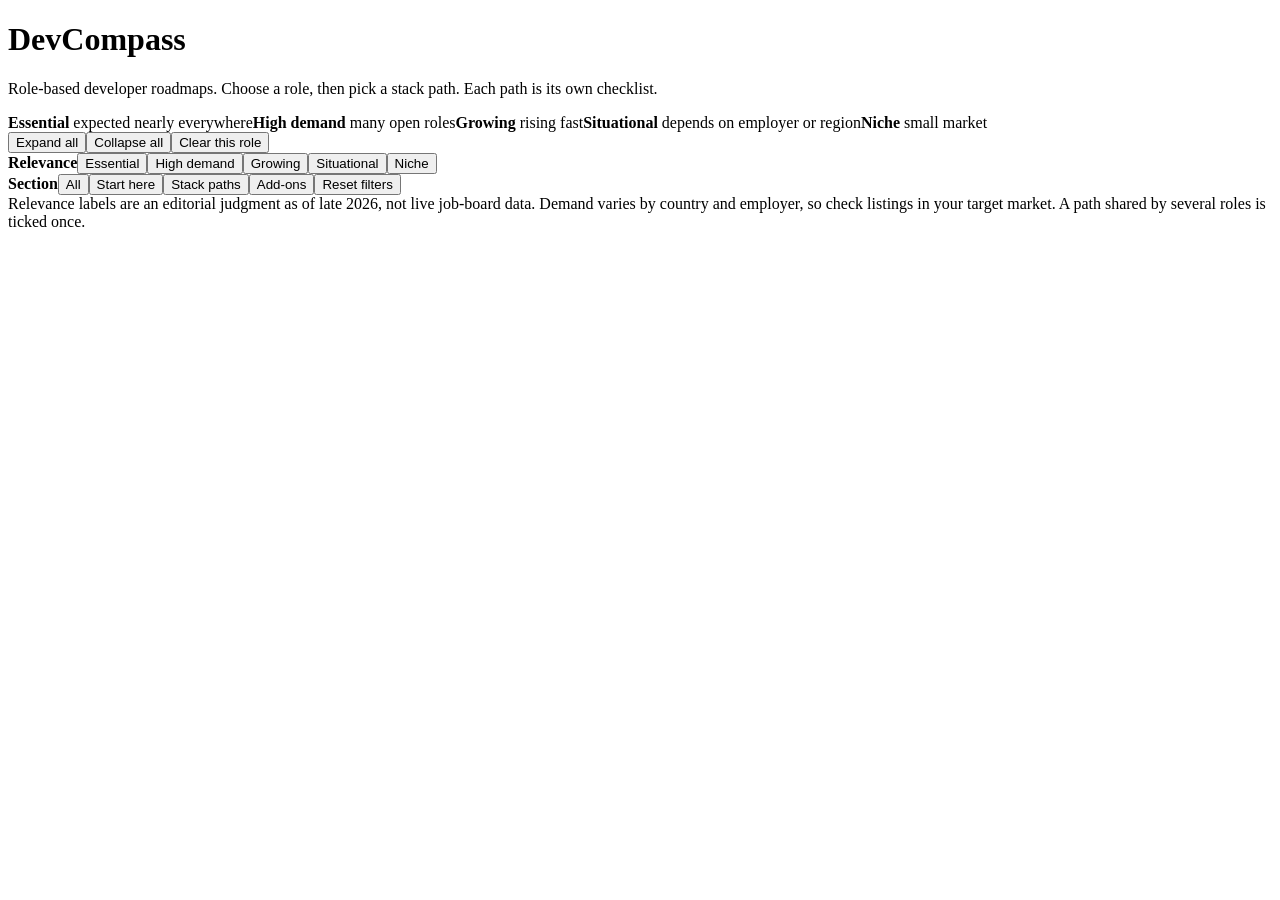
==== commit 0cf7c04b: "Update index.html" ====
--- a/index.html
+++ b/index.html
@@ -3,13 +3,13 @@
 <head>
 <meta charset="utf-8">
 <meta name="viewport" content="width=device-width, initial-scale=1, viewport-fit=cover">
-<meta name="description" content="StackPath: role-based developer roadmaps with relevance tags for web, frontend, backend, full-stack and software developers.">
-<title>StackPath: Developer Roadmaps by Role</title>
+<meta name="description" content="DevCompass: role-based developer roadmaps with relevance tags for web, frontend, backend, full-stack and software developers.">
+<title>DevCompass: Developer Roadmaps by Role</title>
 <link rel="stylesheet" href="styles.css">
 </head>
 <body>
 <div class="wrap">
-  <h1>StackPath</h1>
+  <h1>DevCompass</h1>
   <p class="sub">Role-based developer roadmaps. Choose a role, then pick a stack path. Each path is its own checklist.</p>
   <nav role="tablist" id="tabs"></nav>
   <p class="intro" id="intro"></p>
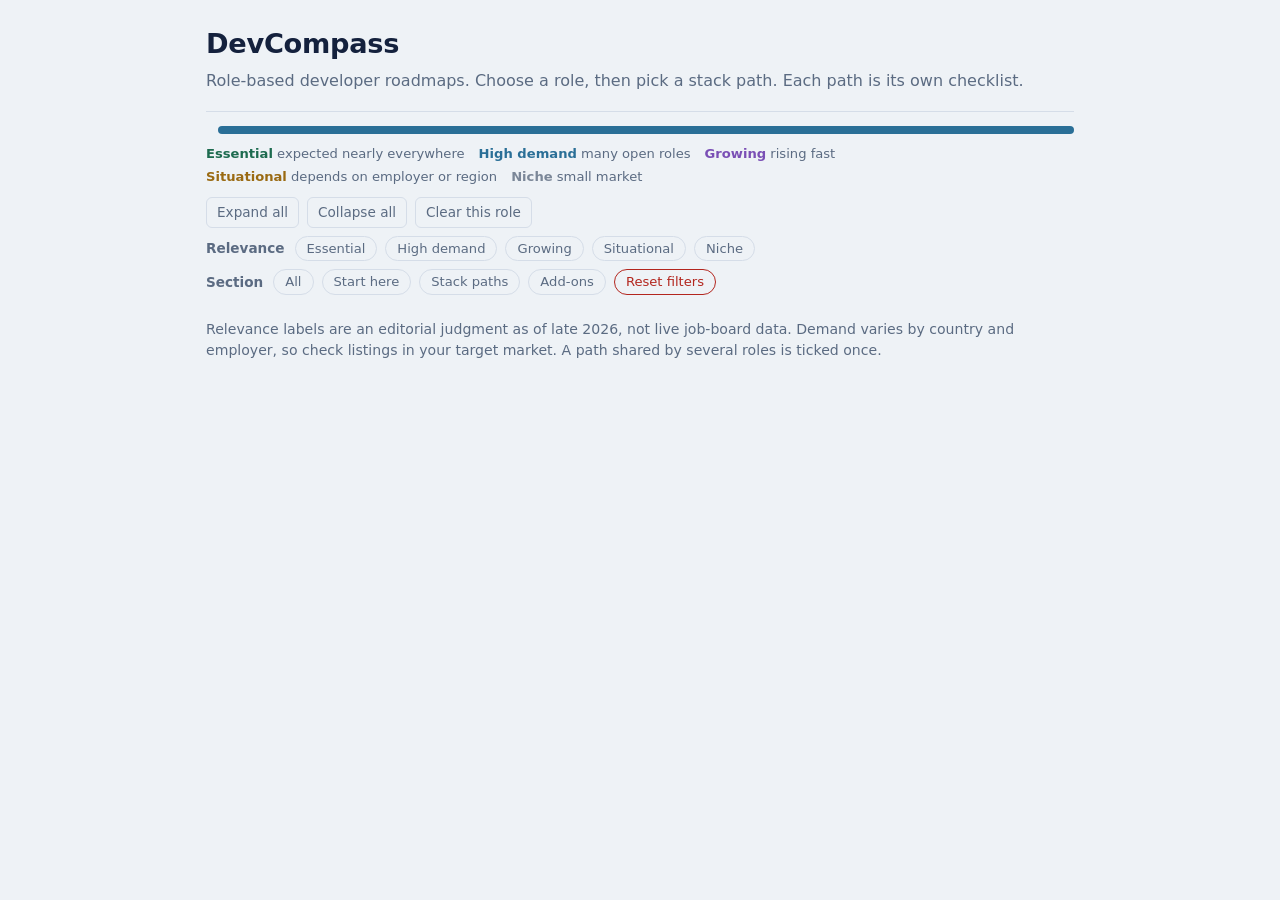
==== commit 8a5e32d2: "Update index.html" ====
--- a/index.html
+++ b/index.html
@@ -5,7 +5,7 @@
 <meta name="viewport" content="width=device-width, initial-scale=1, viewport-fit=cover">
 <meta name="description" content="DevCompass: role-based developer roadmaps with relevance tags for web, frontend, backend, full-stack and software developers.">
 <title>DevCompass: Developer Roadmaps by Role</title>
-<link rel="stylesheet" href="styles.css">
+<link rel="stylesheet" href="style.css">
 </head>
 <body>
 <div class="wrap">
--- a/style.css
+++ b/style.css
@@ -0,0 +1,45 @@
+:root{--bg:#eef2f6;--card:#fff;--ink:#14213d;--mute:#5b6b82;--line:#d5dde8;--acc:#2a6f97;--done:#3a7d44;--track:#dbe4ee;--E:#1d6b4f;--H:#2a6f97;--G:#7a4fb5;--S:#9a6a12;--N:#7b8798;--rst:#b3261e;
+box-sizing:border-box;padding-top:env(safe-area-inset-top,0px);padding-bottom:env(safe-area-inset-bottom,0px)}
+@media (prefers-color-scheme:dark){:root:not([data-theme="light"]){--bg:#0f1722;--card:#17212f;--ink:#e6edf7;--mute:#92a3ba;--line:#2a384b;--acc:#6db3dc;--done:#74c284;--track:#26354a;--E:#6fd0a6;--H:#6db3dc;--G:#b996ec;--S:#e0b24f;--N:#9aa8bb;--rst:#f2928a}}
+:root[data-theme="dark"]{--bg:#0f1722;--card:#17212f;--ink:#e6edf7;--mute:#92a3ba;--line:#2a384b;--acc:#6db3dc;--done:#74c284;--track:#26354a;--E:#6fd0a6;--H:#6db3dc;--G:#b996ec;--S:#e0b24f;--N:#9aa8bb;--rst:#f2928a}
+*{box-sizing:border-box}
+html{scroll-padding-top:env(safe-area-inset-top,0px)}
+body{margin:0;background:var(--bg);color:var(--ink);font:16px/1.5 "IBM Plex Sans",system-ui,-apple-system,"Segoe UI",Roboto,sans-serif}
+.wrap{max-width:900px;margin:0 auto;padding:24px 16px 56px}
+h1{font-size:1.7rem;margin:0 0 4px;letter-spacing:-.01em}
+.sub{color:var(--mute);margin:0 0 18px}
+nav{display:flex;gap:6px;overflow-x:auto;border-bottom:1px solid var(--line);margin-bottom:14px}
+nav button{flex:none;font:inherit;background:none;border:1px solid transparent;border-radius:6px 6px 0 0;padding:8px 14px;color:var(--mute);cursor:pointer}
+nav button[aria-selected="true"]{color:var(--ink);background:var(--card);border-color:var(--line);font-weight:600}
+button:focus-visible,input:focus-visible,summary:focus-visible{outline:2px solid var(--acc);outline-offset:2px}
+.intro{margin:0 0 12px;color:var(--mute)}
+.prog{display:flex;align-items:center;gap:12px;margin-bottom:10px;color:var(--mute);font-size:.95rem}
+.bar{flex:1;height:8px;background:var(--track);border-radius:4px;overflow:hidden}
+.bar i{display:block;height:100%;background:var(--acc);transition:width .25s}
+.legend{display:flex;flex-wrap:wrap;gap:4px 14px;font-size:.82rem;color:var(--mute)}
+.tools{display:flex;flex-wrap:wrap;gap:8px;margin:10px 0 4px}
+.tools button{font:inherit;font-size:.85rem;background:none;border:1px solid var(--line);color:var(--mute);border-radius:6px;padding:4px 10px;cursor:pointer}
+.flt{display:flex;flex-wrap:wrap;gap:6px 8px;align-items:center;margin:8px 0}
+.flt b{font-weight:600;font-size:.85rem;color:var(--mute);margin-right:2px}
+.flt button{font:inherit;font-size:.82rem;background:none;border:1px solid var(--line);color:var(--mute);border-radius:14px;padding:2px 11px;cursor:pointer}
+.flt button[aria-pressed="true"]{background:var(--ink);color:var(--bg);border-color:var(--ink)}
+#rf,#rf:hover{color:var(--rst);border-color:var(--rst)}
+.empty{color:var(--mute);padding:18px 0}
+h2{font-size:1.05rem;margin:22px 0 2px}
+h2+p{margin:0 0 8px;color:var(--mute);font-size:.88rem}
+details{background:var(--card);border:1px solid var(--line);border-radius:8px;margin-bottom:8px}
+summary{cursor:pointer;padding:11px 14px;display:flex;gap:10px;align-items:center;list-style:none}
+summary::-webkit-details-marker{display:none}
+summary::before{content:"+";color:var(--mute);width:12px;flex:none}
+details[open] summary::before{content:"\2212"}
+.nm{font-weight:600;flex:1}
+.cnt{color:var(--mute);font-size:.85rem}
+.chip{font-size:.78rem;border:1px solid currentColor;border-radius:10px;padding:0 8px;white-space:nowrap}
+.E{color:var(--E)}.H{color:var(--H)}.G{color:var(--G)}.S{color:var(--S)}.N{color:var(--N)}
+.why{margin:0;padding:0 14px 6px 36px;color:var(--mute);font-size:.92rem}
+.items{padding:0 14px 12px 36px}
+label{display:flex;gap:10px;align-items:flex-start;padding:4px 0;cursor:pointer}
+input[type=checkbox]{margin-top:4px;width:17px;height:17px;accent-color:var(--done);flex:none}
+label:has(input:checked) span{color:var(--mute);text-decoration:line-through}
+footer{color:var(--mute);font-size:.88rem;margin-top:24px}
+@media print{nav,.tools{display:none}body{background:#fff;color:#000}details{break-inside:avoid}}
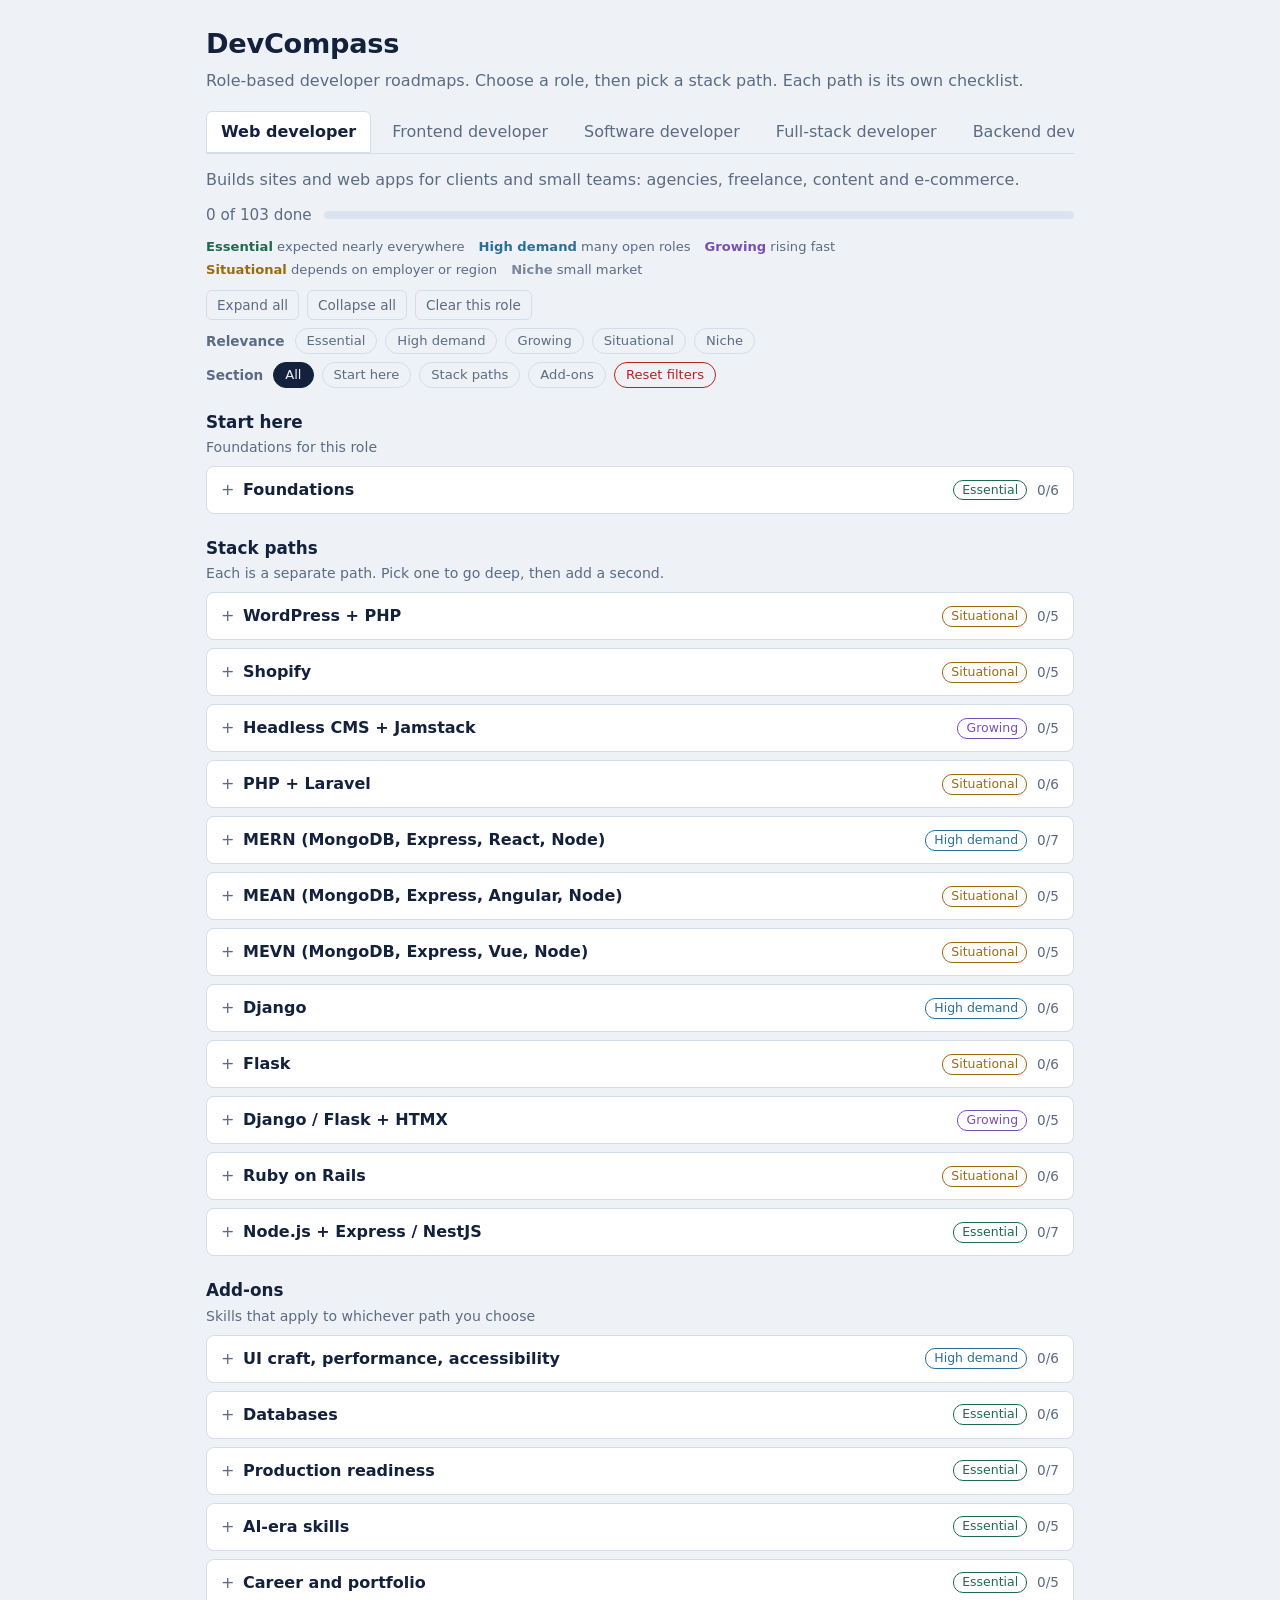
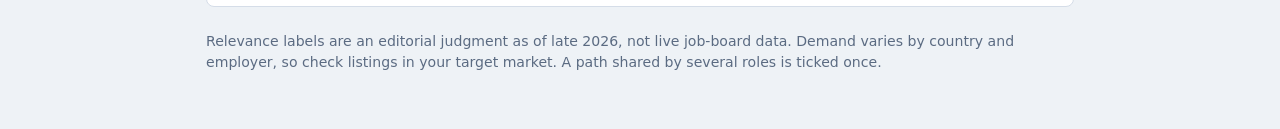
==== commit 1658224a: "removed old files" ====
--- a/index.html
+++ b/index.html
@@ -5,7 +5,7 @@
 <meta name="viewport" content="width=device-width, initial-scale=1, viewport-fit=cover">
 <meta name="description" content="DevCompass: role-based developer roadmaps with relevance tags for web, frontend, backend, full-stack and software developers.">
 <title>DevCompass: Developer Roadmaps by Role</title>
-<link rel="stylesheet" href="style.css">
+<link rel="stylesheet" href="styles.css">
 </head>
 <body>
 <div class="wrap">
--- a/styles.css
+++ b/styles.css
@@ -0,0 +1,45 @@
+:root{--bg:#eef2f6;--card:#fff;--ink:#14213d;--mute:#5b6b82;--line:#d5dde8;--acc:#2a6f97;--done:#3a7d44;--track:#dbe4ee;--E:#1d6b4f;--H:#2a6f97;--G:#7a4fb5;--S:#9a6a12;--N:#7b8798;--rst:#b3261e;
+box-sizing:border-box;padding-top:env(safe-area-inset-top,0px);padding-bottom:env(safe-area-inset-bottom,0px)}
+@media (prefers-color-scheme:dark){:root:not([data-theme="light"]){--bg:#0f1722;--card:#17212f;--ink:#e6edf7;--mute:#92a3ba;--line:#2a384b;--acc:#6db3dc;--done:#74c284;--track:#26354a;--E:#6fd0a6;--H:#6db3dc;--G:#b996ec;--S:#e0b24f;--N:#9aa8bb;--rst:#f2928a}}
+:root[data-theme="dark"]{--bg:#0f1722;--card:#17212f;--ink:#e6edf7;--mute:#92a3ba;--line:#2a384b;--acc:#6db3dc;--done:#74c284;--track:#26354a;--E:#6fd0a6;--H:#6db3dc;--G:#b996ec;--S:#e0b24f;--N:#9aa8bb;--rst:#f2928a}
+*{box-sizing:border-box}
+html{scroll-padding-top:env(safe-area-inset-top,0px)}
+body{margin:0;background:var(--bg);color:var(--ink);font:16px/1.5 "IBM Plex Sans",system-ui,-apple-system,"Segoe UI",Roboto,sans-serif}
+.wrap{max-width:900px;margin:0 auto;padding:24px 16px 56px}
+h1{font-size:1.7rem;margin:0 0 4px;letter-spacing:-.01em}
+.sub{color:var(--mute);margin:0 0 18px}
+nav{display:flex;gap:6px;overflow-x:auto;border-bottom:1px solid var(--line);margin-bottom:14px}
+nav button{flex:none;font:inherit;background:none;border:1px solid transparent;border-radius:6px 6px 0 0;padding:8px 14px;color:var(--mute);cursor:pointer}
+nav button[aria-selected="true"]{color:var(--ink);background:var(--card);border-color:var(--line);font-weight:600}
+button:focus-visible,input:focus-visible,summary:focus-visible{outline:2px solid var(--acc);outline-offset:2px}
+.intro{margin:0 0 12px;color:var(--mute)}
+.prog{display:flex;align-items:center;gap:12px;margin-bottom:10px;color:var(--mute);font-size:.95rem}
+.bar{flex:1;height:8px;background:var(--track);border-radius:4px;overflow:hidden}
+.bar i{display:block;height:100%;background:var(--acc);transition:width .25s}
+.legend{display:flex;flex-wrap:wrap;gap:4px 14px;font-size:.82rem;color:var(--mute)}
+.tools{display:flex;flex-wrap:wrap;gap:8px;margin:10px 0 4px}
+.tools button{font:inherit;font-size:.85rem;background:none;border:1px solid var(--line);color:var(--mute);border-radius:6px;padding:4px 10px;cursor:pointer}
+.flt{display:flex;flex-wrap:wrap;gap:6px 8px;align-items:center;margin:8px 0}
+.flt b{font-weight:600;font-size:.85rem;color:var(--mute);margin-right:2px}
+.flt button{font:inherit;font-size:.82rem;background:none;border:1px solid var(--line);color:var(--mute);border-radius:14px;padding:2px 11px;cursor:pointer}
+.flt button[aria-pressed="true"]{background:var(--ink);color:var(--bg);border-color:var(--ink)}
+#rf,#rf:hover{color:var(--rst);border-color:var(--rst)}
+.empty{color:var(--mute);padding:18px 0}
+h2{font-size:1.05rem;margin:22px 0 2px}
+h2+p{margin:0 0 8px;color:var(--mute);font-size:.88rem}
+details{background:var(--card);border:1px solid var(--line);border-radius:8px;margin-bottom:8px}
+summary{cursor:pointer;padding:11px 14px;display:flex;gap:10px;align-items:center;list-style:none}
+summary::-webkit-details-marker{display:none}
+summary::before{content:"+";color:var(--mute);width:12px;flex:none}
+details[open] summary::before{content:"\2212"}
+.nm{font-weight:600;flex:1}
+.cnt{color:var(--mute);font-size:.85rem}
+.chip{font-size:.78rem;border:1px solid currentColor;border-radius:10px;padding:0 8px;white-space:nowrap}
+.E{color:var(--E)}.H{color:var(--H)}.G{color:var(--G)}.S{color:var(--S)}.N{color:var(--N)}
+.why{margin:0;padding:0 14px 6px 36px;color:var(--mute);font-size:.92rem}
+.items{padding:0 14px 12px 36px}
+label{display:flex;gap:10px;align-items:flex-start;padding:4px 0;cursor:pointer}
+input[type=checkbox]{margin-top:4px;width:17px;height:17px;accent-color:var(--done);flex:none}
+label:has(input:checked) span{color:var(--mute);text-decoration:line-through}
+footer{color:var(--mute);font-size:.88rem;margin-top:24px}
+@media print{nav,.tools{display:none}body{background:#fff;color:#000}details{break-inside:avoid}}
